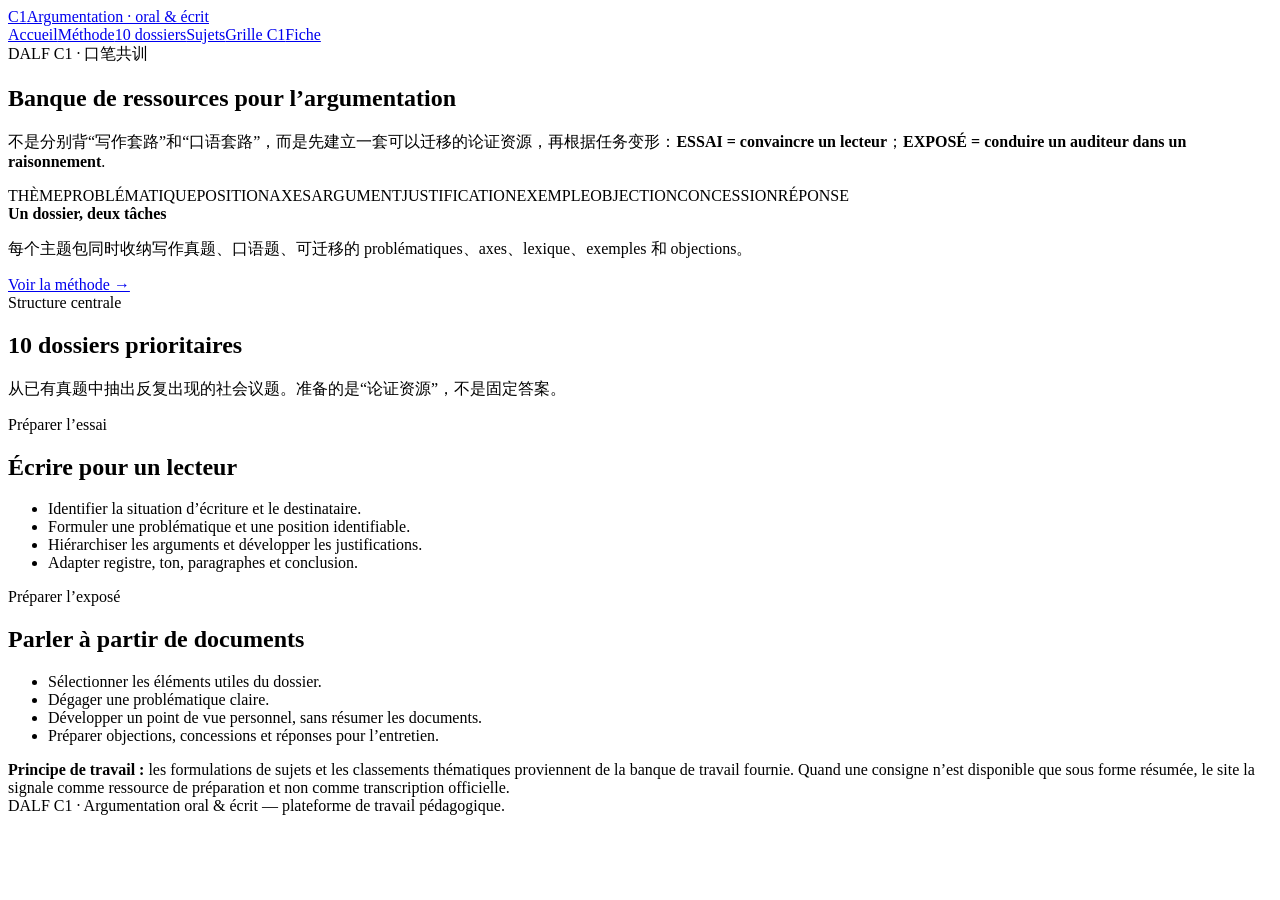
==== index.html @ a48415e9 "Add homepage" ====
<!doctype html>
<html lang="fr">
<head>
<meta charset="utf-8"><meta name="viewport" content="width=device-width,initial-scale=1">
<title>DALF C1 — Argumentation oral & écrit</title>
<meta name="description" content="Banque de ressources pour préparer ensemble l'essai argumenté et l'exposé du DALF C1.">
<link rel="stylesheet" href="assets/style.css">
</head>
<body>
<header class="topbar"><div class="container nav">
<a class="brand" href="index.html"><span class="brand-mark">C1</span><span>Argumentation · oral & écrit</span></a>
<nav class="nav-links"><a href="index.html">Accueil</a><a href="methode.html">Méthode</a><a href="dossiers.html">10 dossiers</a><a href="sujets.html">Sujets</a><a href="grille.html">Grille C1</a><a href="fiche.html">Fiche</a></nav>
</div></header>
<main>
<section class="hero"><div class="container hero-grid">
<div><span class="eyebrow">DALF C1 · 口笔共训</span><h1>Banque de ressources pour l’argumentation</h1>
<p class="lede">不是分别背“写作套路”和“口语套路”，而是先建立一套可以迁移的论证资源，再根据任务变形：<strong>ESSAI = convaincre un lecteur</strong>；<strong>EXPOSÉ = conduire un auditeur dans un raisonnement</strong>.</p>
<div class="chain"><span>THÈME</span><span>PROBLÉMATIQUE</span><span>POSITION</span><span>AXES</span><span>ARGUMENT</span><span>JUSTIFICATION</span><span>EXEMPLE</span><span>OBJECTION</span><span>CONCESSION</span><span>RÉPONSE</span></div>
</div>
<aside class="hero-note"><strong>Un dossier, deux tâches</strong><p>每个主题包同时收纳写作真题、口语题、可迁移的 problématiques、axes、lexique、exemples 和 objections。</p><a class="arrow-link" href="methode.html">Voir la méthode →</a></aside>
</div></section>
<section class="section"><div class="container"><div class="section-intro"><div><div class="kicker">Structure centrale</div><h2>10 dossiers prioritaires</h2></div><p>从已有真题中抽出反复出现的社会议题。准备的是“论证资源”，不是固定答案。</p></div><div class="grid" id="home-dossiers"></div></div></section>
<section class="section alt"><div class="container two-col">
<div class="panel"><div class="kicker">Préparer l’essai</div><h2>Écrire pour un lecteur</h2><ul class="list-clean"><li>Identifier la situation d’écriture et le destinataire.</li><li>Formuler une problématique et une position identifiable.</li><li>Hiérarchiser les arguments et développer les justifications.</li><li>Adapter registre, ton, paragraphes et conclusion.</li></ul></div>
<div class="panel"><div class="kicker">Préparer l’exposé</div><h2>Parler à partir de documents</h2><ul class="list-clean"><li>Sélectionner les éléments utiles du dossier.</li><li>Dégager une problématique claire.</li><li>Développer un point de vue personnel, sans résumer les documents.</li><li>Préparer objections, concessions et réponses pour l’entretien.</li></ul></div>
</div></section>
<section class="section"><div class="container"><div class="notice"><strong>Principe de travail :</strong> les formulations de sujets et les classements thématiques proviennent de la banque de travail fournie. Quand une consigne n’est disponible que sous forme résumée, le site la signale comme ressource de préparation et non comme transcription officielle.</div></div></section>
</main>
<footer class="footer"><div class="container">DALF C1 · Argumentation oral & écrit — plateforme de travail pédagogique.</div></footer>
<script src="data/data-core.js"></script><script src="data/oral-1.js"></script><script src="data/oral-2.js"></script><script src="data/oral-3.js"></script><script src="data/oral-4.js"></script><script src="data/oral-5.js"></script><script src="data/oral-6.js"></script><script src="assets/app.js"></script>
</body></html>
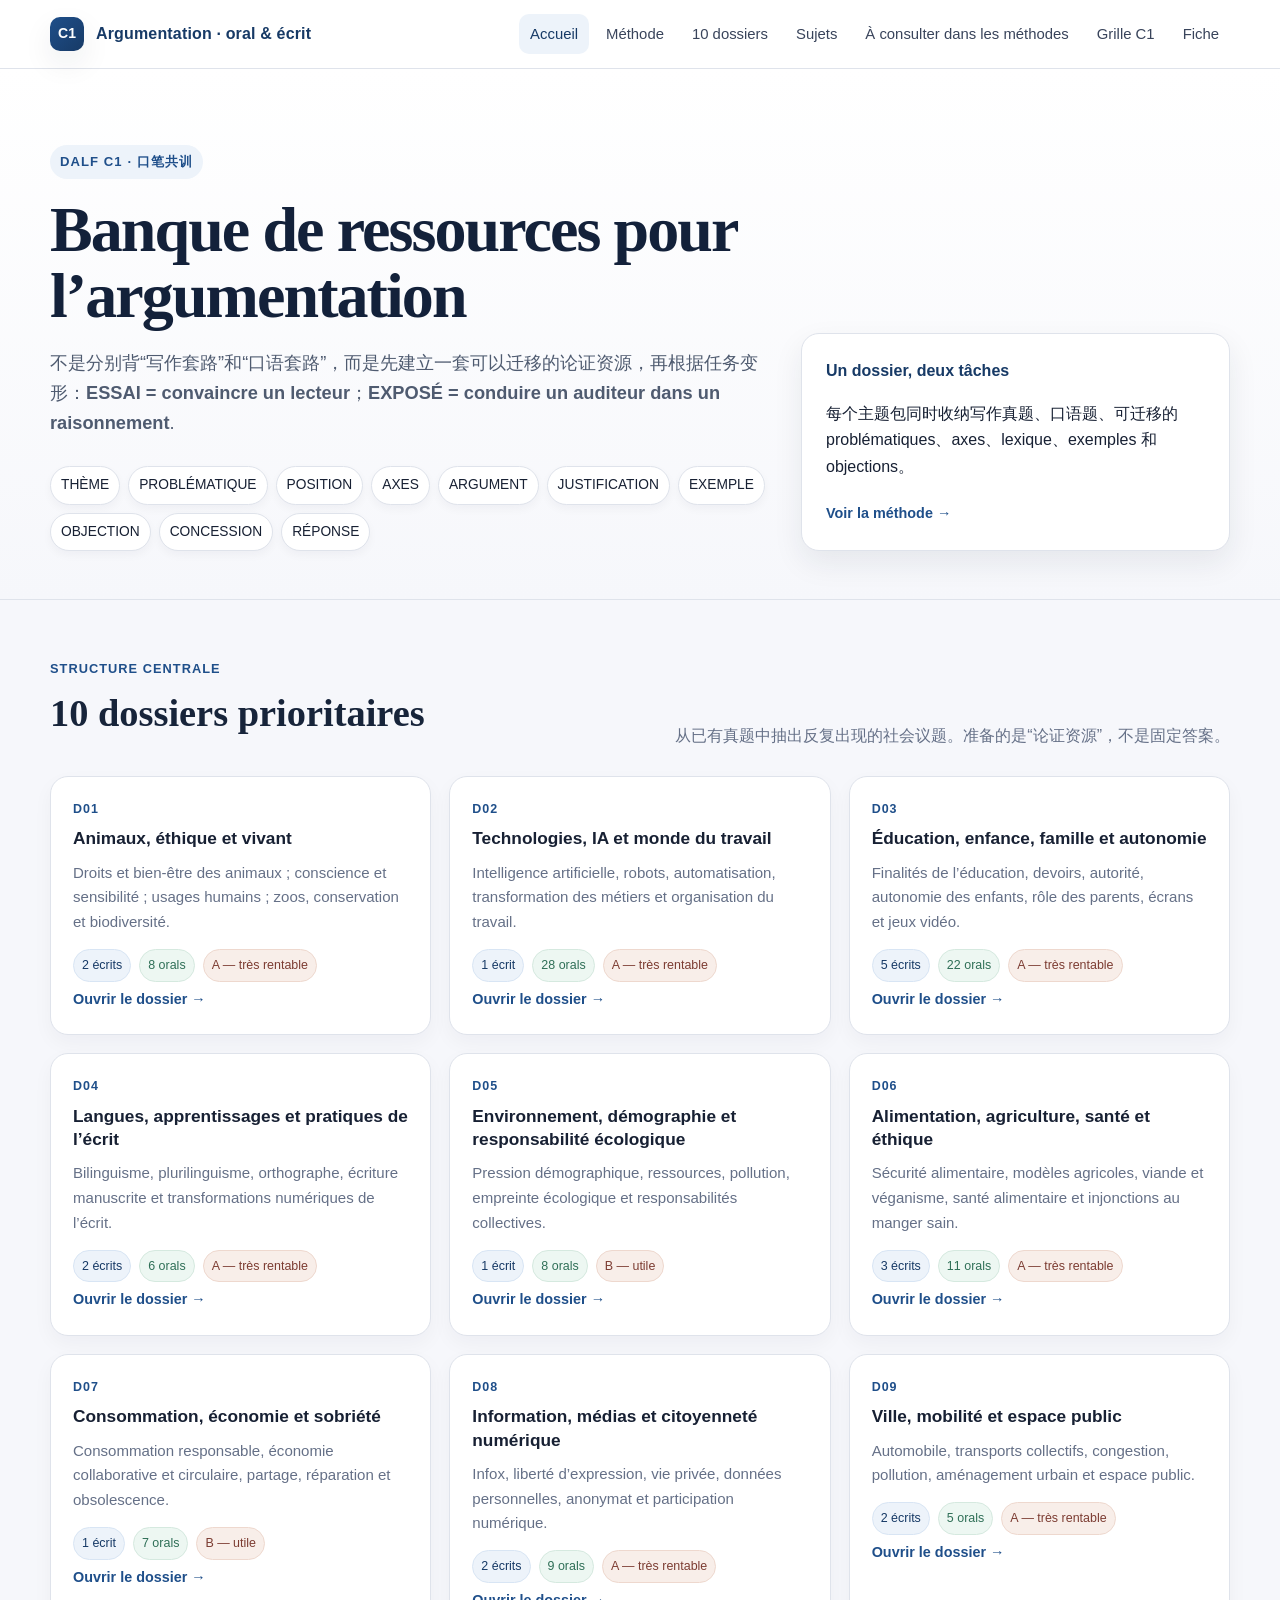
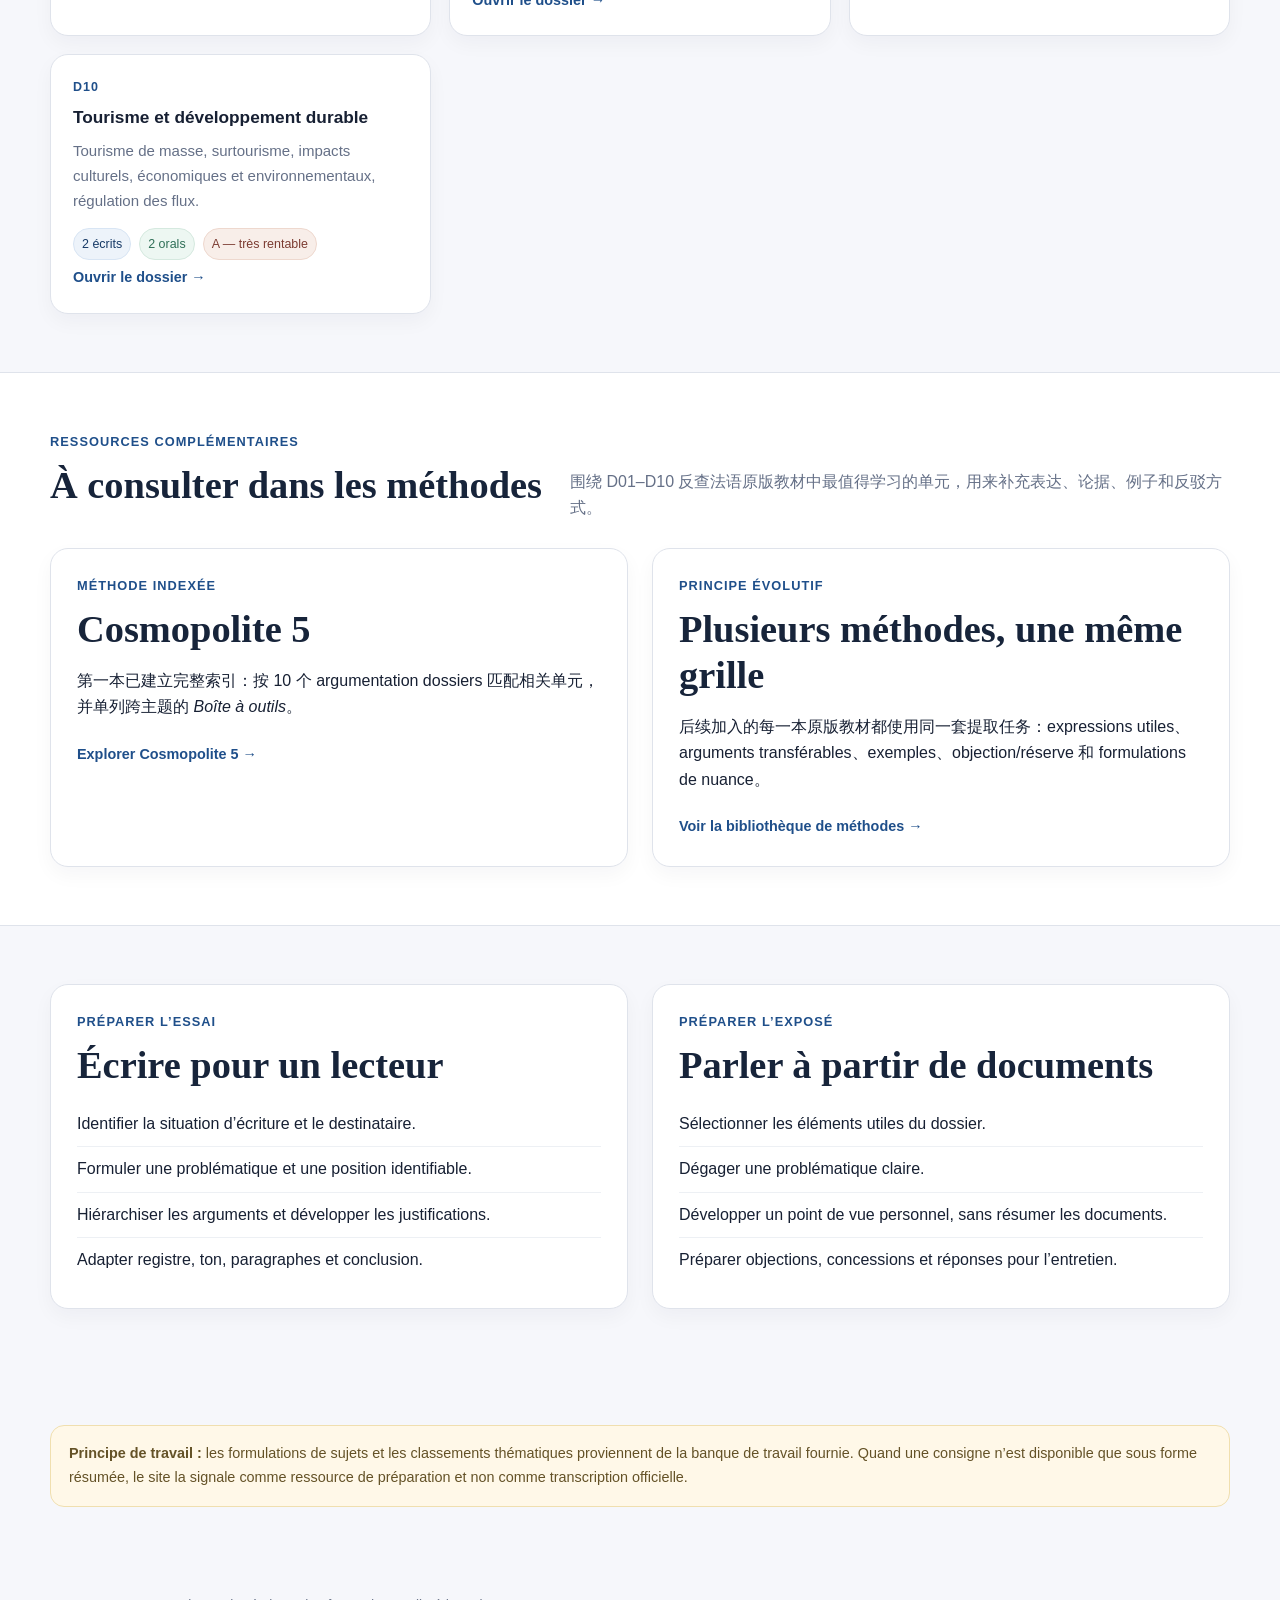
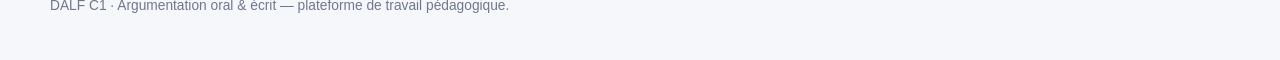
==== commit 4aaf89c9: "Add methods resource section to homepage" ====
--- a/index.html
+++ b/index.html
@@ -9,7 +9,7 @@
 <body>
 <header class="topbar"><div class="container nav">
 <a class="brand" href="index.html"><span class="brand-mark">C1</span><span>Argumentation · oral & écrit</span></a>
-<nav class="nav-links"><a href="index.html">Accueil</a><a href="methode.html">Méthode</a><a href="dossiers.html">10 dossiers</a><a href="sujets.html">Sujets</a><a href="grille.html">Grille C1</a><a href="fiche.html">Fiche</a></nav>
+<nav class="nav-links"><a href="index.html">Accueil</a><a href="methode.html">Méthode</a><a href="dossiers.html">10 dossiers</a><a href="sujets.html">Sujets</a><a href="methodes.html">À consulter dans les méthodes</a><a href="grille.html">Grille C1</a><a href="fiche.html">Fiche</a></nav>
 </div></header>
 <main>
 <section class="hero"><div class="container hero-grid">
@@ -20,7 +20,8 @@
 <aside class="hero-note"><strong>Un dossier, deux tâches</strong><p>每个主题包同时收纳写作真题、口语题、可迁移的 problématiques、axes、lexique、exemples 和 objections。</p><a class="arrow-link" href="methode.html">Voir la méthode →</a></aside>
 </div></section>
 <section class="section"><div class="container"><div class="section-intro"><div><div class="kicker">Structure centrale</div><h2>10 dossiers prioritaires</h2></div><p>从已有真题中抽出反复出现的社会议题。准备的是“论证资源”，不是固定答案。</p></div><div class="grid" id="home-dossiers"></div></div></section>
-<section class="section alt"><div class="container two-col">
+<section class="section alt"><div class="container"><div class="section-intro"><div><div class="kicker">Ressources complémentaires</div><h2>À consulter dans les méthodes</h2></div><p>围绕 D01–D10 反查法语原版教材中最值得学习的单元，用来补充表达、论据、例子和反驳方式。</p></div><div class="two-col"><div class="panel"><div class="kicker">Méthode indexée</div><h2>Cosmopolite 5</h2><p>第一本已建立完整索引：按 10 个 argumentation dossiers 匹配相关单元，并单列跨主题的 <em>Boîte à outils</em>。</p><a class="arrow-link" href="methode-livre.html?id=cosmopolite5">Explorer Cosmopolite 5 →</a></div><div class="panel"><div class="kicker">Principe évolutif</div><h2>Plusieurs méthodes, une même grille</h2><p>后续加入的每一本原版教材都使用同一套提取任务：expressions utiles、arguments transférables、exemples、objection/réserve 和 formulations de nuance。</p><a class="arrow-link" href="methodes.html">Voir la bibliothèque de méthodes →</a></div></div></div></section>
+<section class="section"><div class="container two-col">
 <div class="panel"><div class="kicker">Préparer l’essai</div><h2>Écrire pour un lecteur</h2><ul class="list-clean"><li>Identifier la situation d’écriture et le destinataire.</li><li>Formuler une problématique et une position identifiable.</li><li>Hiérarchiser les arguments et développer les justifications.</li><li>Adapter registre, ton, paragraphes et conclusion.</li></ul></div>
 <div class="panel"><div class="kicker">Préparer l’exposé</div><h2>Parler à partir de documents</h2><ul class="list-clean"><li>Sélectionner les éléments utiles du dossier.</li><li>Dégager une problématique claire.</li><li>Développer un point de vue personnel, sans résumer les documents.</li><li>Préparer objections, concessions et réponses pour l’entretien.</li></ul></div>
 </div></section>
--- a/assets/style.css
+++ b/assets/style.css
@@ -0,0 +1 @@
+:root{--ink:#172033;--muted:#657087;--paper:#f6f7fb;--card:#ffffff;--line:#dfe3eb;--brand:#1f4f8a;--brand-2:#173a66;--accent:#b84a3b;--soft:#edf3fa;--soft-2:#f8eee9;--green:#2f6f57;--shadow:0 12px 30px rgba(23,32,51,.08);--radius:18px}*{box-sizing:border-box}html{scroll-behavior:smooth}body{margin:0;background:var(--paper);color:var(--ink);font-family:Inter,"Noto Sans SC","PingFang SC","Microsoft YaHei",Arial,sans-serif;line-height:1.65}a{color:inherit;text-decoration:none}button,input,select{font:inherit}.container{width:min(1180px,calc(100% - 40px));margin:0 auto}.topbar{position:sticky;top:0;z-index:20;background:rgba(255,255,255,.96);backdrop-filter:blur(10px);border-bottom:1px solid var(--line)}.nav{min-height:68px;display:flex;align-items:center;gap:24px}.brand{display:flex;align-items:center;gap:12px;font-weight:800;color:var(--brand-2);letter-spacing:.01em;white-space:nowrap}.brand-mark{width:34px;height:34px;border-radius:10px;background:linear-gradient(135deg,var(--brand),var(--brand-2));color:#fff;display:grid;place-items:center;font-size:14px;box-shadow:var(--shadow)}.nav-links{margin-left:auto;display:flex;gap:6px;flex-wrap:wrap}.nav-links a{padding:8px 11px;border-radius:10px;color:#39445b;font-size:.93rem}.nav-links a:hover,.nav-links a.active{background:var(--soft);color:var(--brand-2)}.hero{padding:76px 0 48px;background:linear-gradient(180deg,#fff 0%,#f6f7fb 100%);border-bottom:1px solid var(--line)}.eyebrow{display:inline-flex;gap:8px;align-items:center;padding:6px 10px;border-radius:999px;background:var(--soft);color:var(--brand);font-size:.82rem;font-weight:700;text-transform:uppercase;letter-spacing:.08em}h1{font-family:Georgia,"Times New Roman","Noto Serif SC",serif;font-size:clamp(2.35rem,5vw,4.6rem);line-height:1.04;margin:18px 0 18px;letter-spacing:-.03em;color:#13213a}h2{font-family:Georgia,"Times New Roman","Noto Serif SC",serif;font-size:clamp(1.65rem,3vw,2.45rem);line-height:1.2;margin:0 0 14px;color:#17243a}h3{font-size:1.08rem;line-height:1.35;margin:0 0 10px}.lede{max-width:820px;font-size:1.14rem;color:#4f5b70;margin:0 0 28px}.hero-grid{display:grid;grid-template-columns:1.25fr .75fr;gap:36px;align-items:end}.hero-note{background:#fff;border:1px solid var(--line);border-radius:var(--radius);padding:24px;box-shadow:var(--shadow)}.hero-note strong{display:block;margin-bottom:8px;color:var(--brand-2)}.chain{display:flex;flex-wrap:wrap;gap:8px;margin-top:18px}.chain span{background:#fff;border:1px solid var(--line);border-radius:999px;padding:7px 10px;font-size:.86rem;box-shadow:0 4px 10px rgba(23,32,51,.04)}.section{padding:58px 0}.section.alt{background:#fff;border-top:1px solid var(--line);border-bottom:1px solid var(--line)}.section-intro{display:flex;align-items:end;justify-content:space-between;gap:28px;margin-bottom:26px}.section-intro p{max-width:660px;color:var(--muted);margin:0}.grid{display:grid;grid-template-columns:repeat(3,minmax(0,1fr));gap:18px}.card{background:var(--card);border:1px solid var(--line);border-radius:var(--radius);padding:22px;box-shadow:0 8px 20px rgba(23,32,51,.04);transition:.18s ease}.card:hover{transform:translateY(-2px);box-shadow:var(--shadow);border-color:#cbd4e2}.card-id{font-size:.78rem;font-weight:800;color:var(--brand);letter-spacing:.08em;margin-bottom:8px}.card p{color:var(--muted);font-size:.94rem;margin:0 0 14px}.meta-row{display:flex;flex-wrap:wrap;gap:8px;margin-top:14px}.tag{font-size:.78rem;padding:5px 8px;border-radius:999px;background:var(--soft);color:var(--brand-2);border:1px solid #d8e5f4}.tag.warm{background:var(--soft-2);color:#7c3c32;border-color:#eed8ce}.tag.green{background:#edf7f2;color:var(--green);border-color:#d5e9df}.arrow-link{display:inline-flex;gap:7px;align-items:center;color:var(--brand);font-weight:700;font-size:.9rem;margin-top:6px}.two-col{display:grid;grid-template-columns:1fr 1fr;gap:24px}.panel{background:#fff;border:1px solid var(--line);border-radius:var(--radius);padding:26px;box-shadow:0 8px 20px rgba(23,32,51,.04)}.panel h3{color:var(--brand-2)}.list-clean{list-style:none;padding:0;margin:0}.list-clean li{padding:9px 0;border-bottom:1px solid #edf0f4}.list-clean li:last-child{border-bottom:none}.kicker{font-size:.8rem;text-transform:uppercase;letter-spacing:.08em;font-weight:800;color:var(--brand);margin-bottom:10px}.page-head{padding:52px 0 30px;background:#fff;border-bottom:1px solid var(--line)}.page-head h1{font-size:clamp(2.15rem,4vw,3.6rem)}.breadcrumb{font-size:.86rem;color:var(--muted);margin-bottom:12px}.detail-grid{display:grid;grid-template-columns:minmax(0,1fr) 320px;gap:26px;align-items:start}.sidebar{position:sticky;top:92px}.side-menu{background:#fff;border:1px solid var(--line);border-radius:16px;padding:14px}.side-menu a{display:block;padding:9px 10px;border-radius:9px;color:#46526a;font-size:.9rem}.side-menu a:hover{background:var(--soft);color:var(--brand-2)}.block{background:#fff;border:1px solid var(--line);border-radius:18px;padding:25px;margin-bottom:18px}.block h2{font-size:1.55rem}.block h3{margin-top:18px}.quote{border-left:4px solid var(--accent);background:#fff8f5;padding:16px 18px;border-radius:0 12px 12px 0;color:#5b403b}.tension-list{display:flex;flex-wrap:wrap;gap:9px}.tension{padding:8px 10px;border-radius:10px;background:#f2f5fa;border:1px solid #e1e6ee;font-size:.9rem}.numbered{counter-reset:item;list-style:none;padding:0;margin:0}.numbered li{counter-increment:item;display:grid;grid-template-columns:30px 1fr;gap:10px;padding:10px 0;border-bottom:1px solid #edf0f4}.numbered li:before{content:counter(item);width:25px;height:25px;border-radius:50%;display:grid;place-items:center;background:var(--soft);color:var(--brand);font-weight:800;font-size:.8rem}.numbered li:last-child{border-bottom:none}.filters{display:grid;grid-template-columns:1.1fr .8fr .8fr;gap:10px;margin-bottom:20px}.filters input,.filters select{width:100%;border:1px solid var(--line);background:#fff;border-radius:11px;padding:11px 12px;color:var(--ink)}.table-wrap{overflow:auto;background:#fff;border:1px solid var(--line);border-radius:16px}table{width:100%;border-collapse:collapse;min-width:820px}th,td{text-align:left;vertical-align:top;padding:13px 14px;border-bottom:1px solid #e8ecf2;font-size:.9rem}th{position:sticky;top:0;background:#f5f7fb;color:#39445b;font-size:.78rem;text-transform:uppercase;letter-spacing:.05em}tr:last-child td{border-bottom:none}.small{font-size:.84rem;color:var(--muted)}.score-grid{display:grid;grid-template-columns:repeat(5,minmax(0,1fr));gap:12px}.score-card{background:#fff;border:1px solid var(--line);border-radius:15px;padding:18px}.score-card strong{display:block;color:var(--brand-2);margin-bottom:8px}.score-card p{font-size:.88rem;color:var(--muted);margin:0}.task-compare{display:grid;grid-template-columns:1fr 1fr;gap:16px}.task-box{border:1px solid var(--line);background:#fff;border-radius:16px;padding:20px}.task-box .task-title{font-weight:800;color:var(--brand-2);font-size:1.1rem;margin-bottom:10px}.fiche{background:#fff;border:1px solid var(--line);border-radius:18px;padding:28px}.fiche-row{display:grid;grid-template-columns:220px 1fr;border-bottom:1px solid #e9edf2;min-height:52px}.fiche-row:last-child{border-bottom:none}.fiche-label{padding:13px 14px 13px 0;font-weight:700;color:#354056}.fiche-space{padding:13px 0;color:#9aa3b3}.footer{padding:30px 0 42px;color:#6e788c;font-size:.86rem}.notice{background:#fff8e8;border:1px solid #f0dfaf;border-radius:14px;padding:16px 18px;color:#645227;font-size:.9rem}.empty{padding:32px;text-align:center;color:var(--muted)}@media (max-width:980px){.hero-grid,.detail-grid,.two-col,.task-compare{grid-template-columns:1fr}.sidebar{position:static}.grid{grid-template-columns:repeat(2,1fr)}.score-grid{grid-template-columns:repeat(2,1fr)}.nav{align-items:flex-start;padding:12px 0}.nav-links{margin-left:0}.brand{margin-right:auto}.filters{grid-template-columns:1fr}}@media (max-width:680px){.container{width:min(100% - 24px,1180px)}.grid,.score-grid{grid-template-columns:1fr}.hero{padding-top:52px}.nav{flex-wrap:wrap}.nav-links{width:100%;overflow:auto;flex-wrap:nowrap;padding-bottom:4px}.nav-links a{white-space:nowrap}.section{padding:40px 0}.section-intro{display:block}.section-intro p{margin-top:8px}.fiche-row{grid-template-columns:1fr}.fiche-label{padding-bottom:2px}.fiche-space{min-height:56px}}@media print{.topbar,.footer,.no-print,.sidebar{display:none!important}body{background:#fff}.container{width:100%;max-width:none}.section,.page-head{padding:16px 0}.fiche,.block{box-shadow:none;border-color:#bbb}}
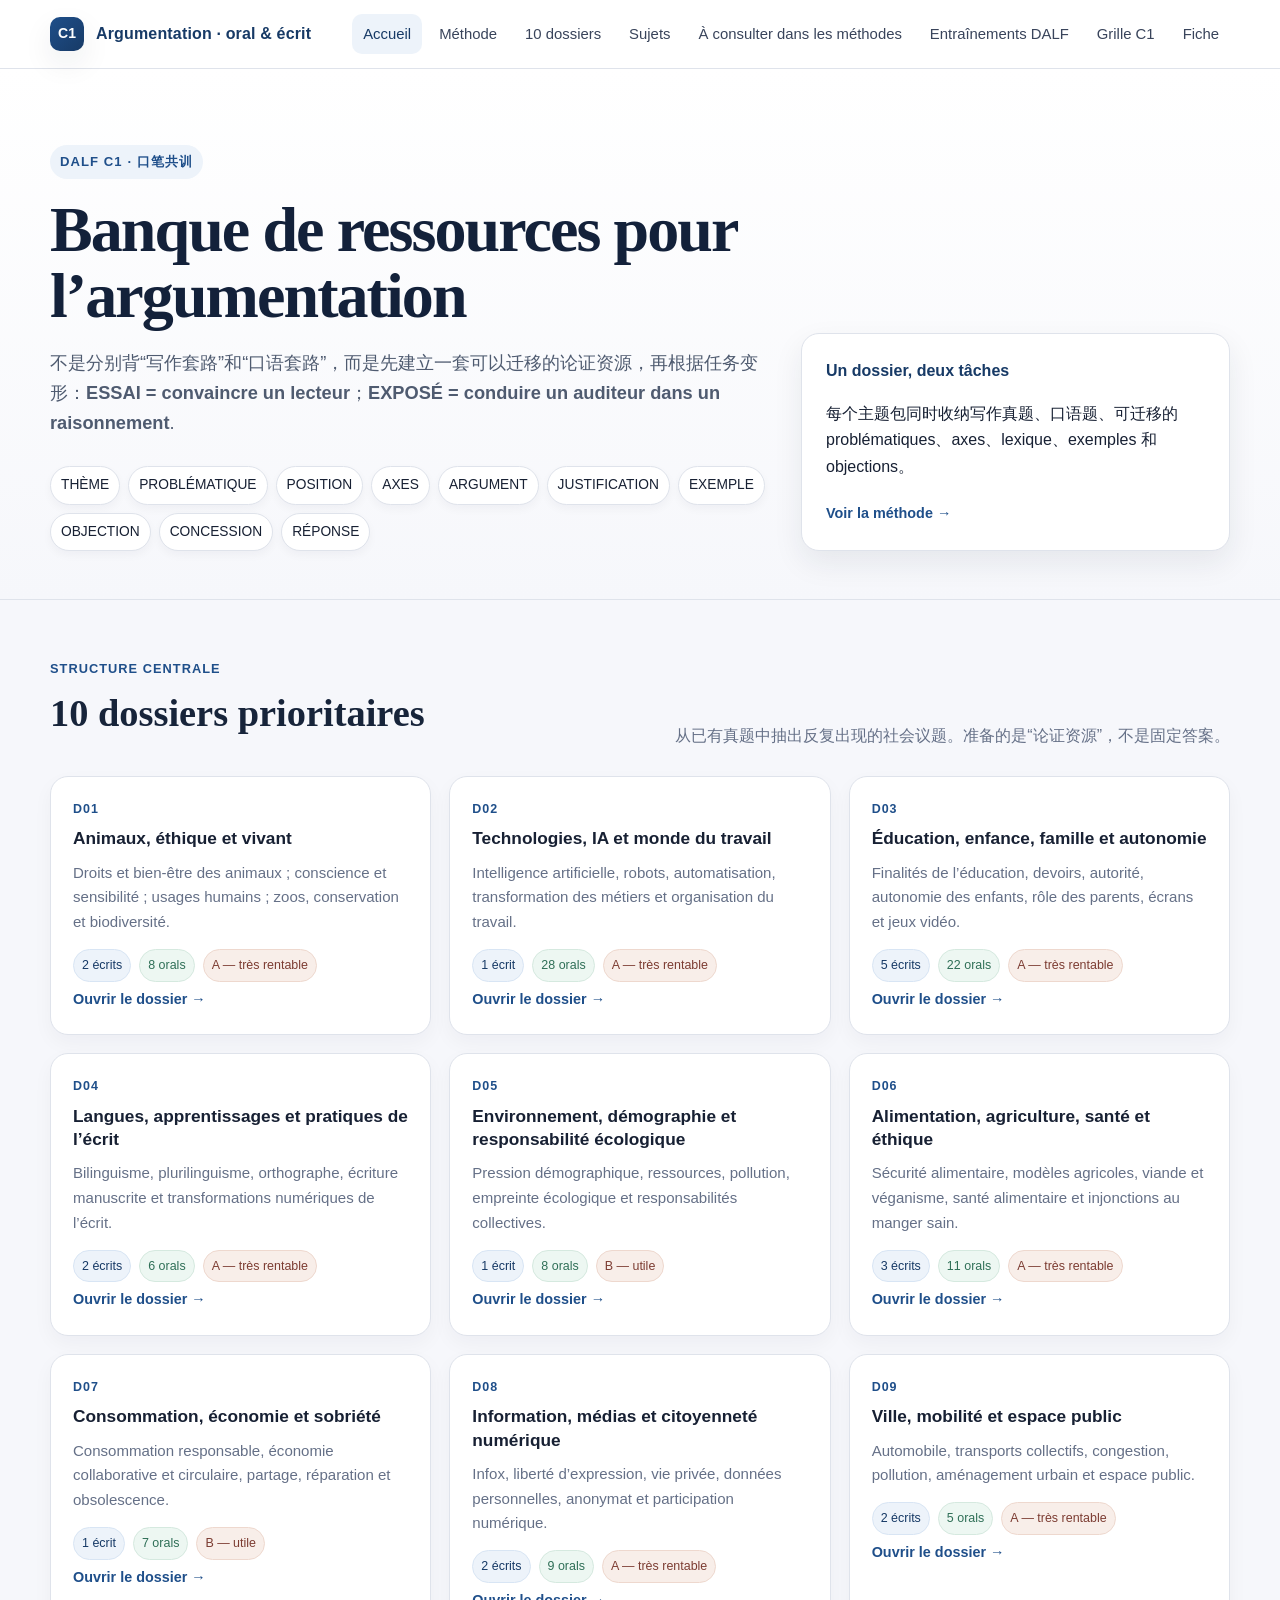
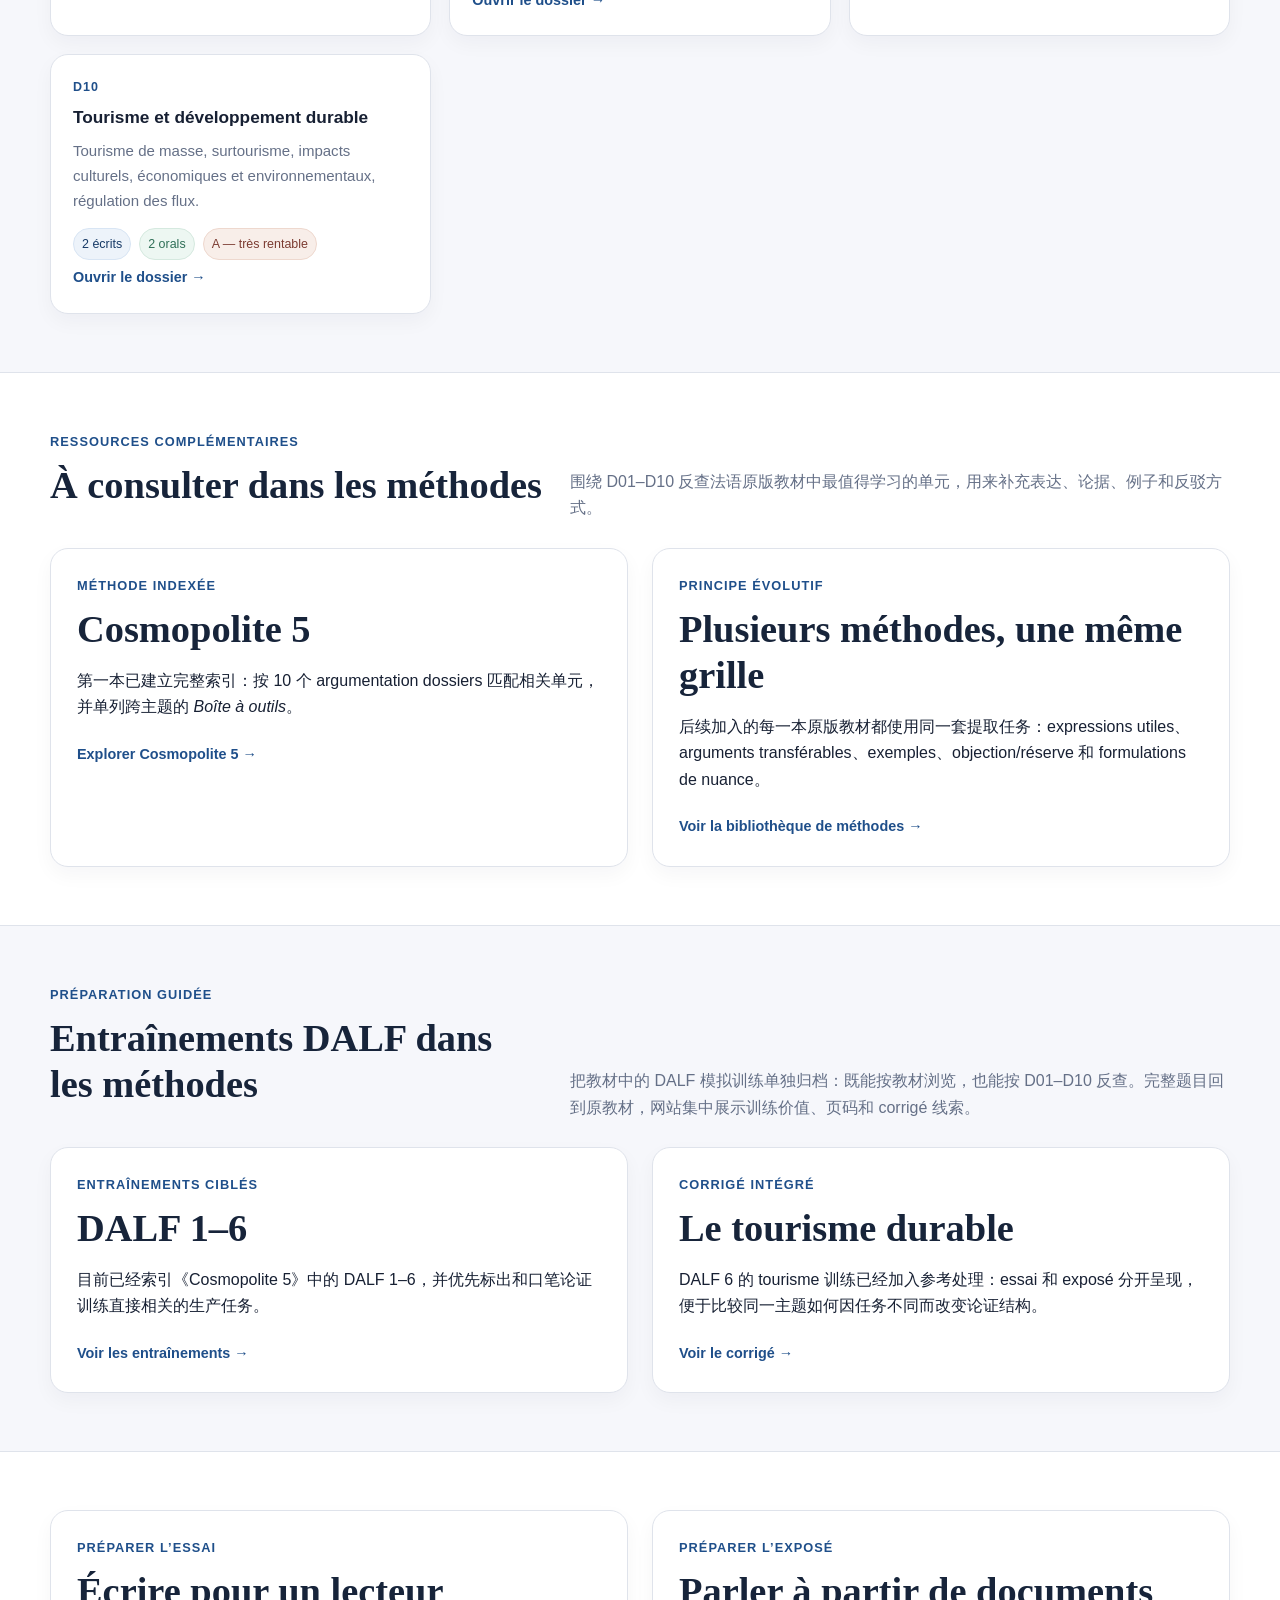
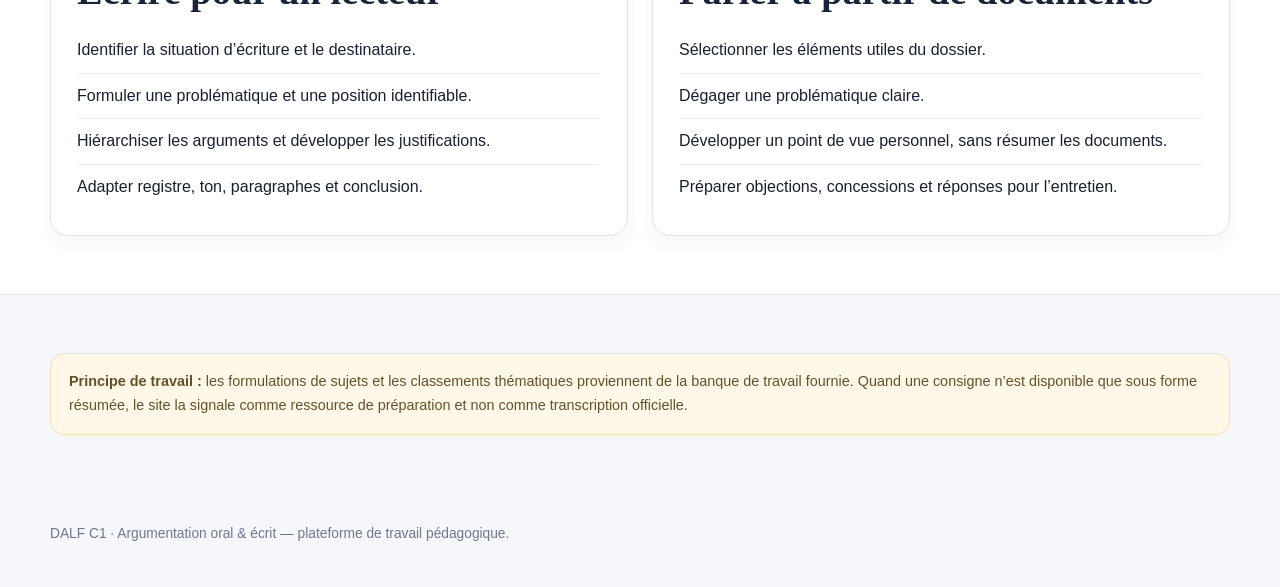
==== commit 46834b3d: "Add DALF training section to homepage" ====
--- a/index.html
+++ b/index.html
@@ -9,7 +9,7 @@
 <body>
 <header class="topbar"><div class="container nav">
 <a class="brand" href="index.html"><span class="brand-mark">C1</span><span>Argumentation · oral & écrit</span></a>
-<nav class="nav-links"><a href="index.html">Accueil</a><a href="methode.html">Méthode</a><a href="dossiers.html">10 dossiers</a><a href="sujets.html">Sujets</a><a href="methodes.html">À consulter dans les méthodes</a><a href="grille.html">Grille C1</a><a href="fiche.html">Fiche</a></nav>
+<nav class="nav-links"><a href="index.html">Accueil</a><a href="methode.html">Méthode</a><a href="dossiers.html">10 dossiers</a><a href="sujets.html">Sujets</a><a href="methodes.html">À consulter dans les méthodes</a><a href="entrainements.html">Entraînements DALF</a><a href="grille.html">Grille C1</a><a href="fiche.html">Fiche</a></nav>
 </div></header>
 <main>
 <section class="hero"><div class="container hero-grid">
@@ -21,7 +21,8 @@
 </div></section>
 <section class="section"><div class="container"><div class="section-intro"><div><div class="kicker">Structure centrale</div><h2>10 dossiers prioritaires</h2></div><p>从已有真题中抽出反复出现的社会议题。准备的是“论证资源”，不是固定答案。</p></div><div class="grid" id="home-dossiers"></div></div></section>
 <section class="section alt"><div class="container"><div class="section-intro"><div><div class="kicker">Ressources complémentaires</div><h2>À consulter dans les méthodes</h2></div><p>围绕 D01–D10 反查法语原版教材中最值得学习的单元，用来补充表达、论据、例子和反驳方式。</p></div><div class="two-col"><div class="panel"><div class="kicker">Méthode indexée</div><h2>Cosmopolite 5</h2><p>第一本已建立完整索引：按 10 个 argumentation dossiers 匹配相关单元，并单列跨主题的 <em>Boîte à outils</em>。</p><a class="arrow-link" href="methode-livre.html?id=cosmopolite5">Explorer Cosmopolite 5 →</a></div><div class="panel"><div class="kicker">Principe évolutif</div><h2>Plusieurs méthodes, une même grille</h2><p>后续加入的每一本原版教材都使用同一套提取任务：expressions utiles、arguments transférables、exemples、objection/réserve 和 formulations de nuance。</p><a class="arrow-link" href="methodes.html">Voir la bibliothèque de méthodes →</a></div></div></div></section>
-<section class="section"><div class="container two-col">
+<section class="section"><div class="container"><div class="section-intro"><div><div class="kicker">Préparation guidée</div><h2>Entraînements DALF dans les méthodes</h2></div><p>把教材中的 DALF 模拟训练单独归档：既能按教材浏览，也能按 D01–D10 反查。完整题目回到原教材，网站集中展示训练价值、页码和 corrigé 线索。</p></div><div class="two-col"><div class="panel"><div class="kicker">Entraînements ciblés</div><h2>DALF 1–6</h2><p>目前已经索引《Cosmopolite 5》中的 DALF 1–6，并优先标出和口笔论证训练直接相关的生产任务。</p><a class="arrow-link" href="entrainements.html">Voir les entraînements →</a></div><div class="panel"><div class="kicker">Corrigé intégré</div><h2>Le tourisme durable</h2><p>DALF 6 的 tourisme 训练已经加入参考处理：essai 和 exposé 分开呈现，便于比较同一主题如何因任务不同而改变论证结构。</p><a class="arrow-link" href="entrainement.html?id=c5-dalf6-tourisme">Voir le corrigé →</a></div></div></div></section>
+<section class="section alt"><div class="container two-col">
 <div class="panel"><div class="kicker">Préparer l’essai</div><h2>Écrire pour un lecteur</h2><ul class="list-clean"><li>Identifier la situation d’écriture et le destinataire.</li><li>Formuler une problématique et une position identifiable.</li><li>Hiérarchiser les arguments et développer les justifications.</li><li>Adapter registre, ton, paragraphes et conclusion.</li></ul></div>
 <div class="panel"><div class="kicker">Préparer l’exposé</div><h2>Parler à partir de documents</h2><ul class="list-clean"><li>Sélectionner les éléments utiles du dossier.</li><li>Dégager une problématique claire.</li><li>Développer un point de vue personnel, sans résumer les documents.</li><li>Préparer objections, concessions et réponses pour l’entretien.</li></ul></div>
 </div></section>
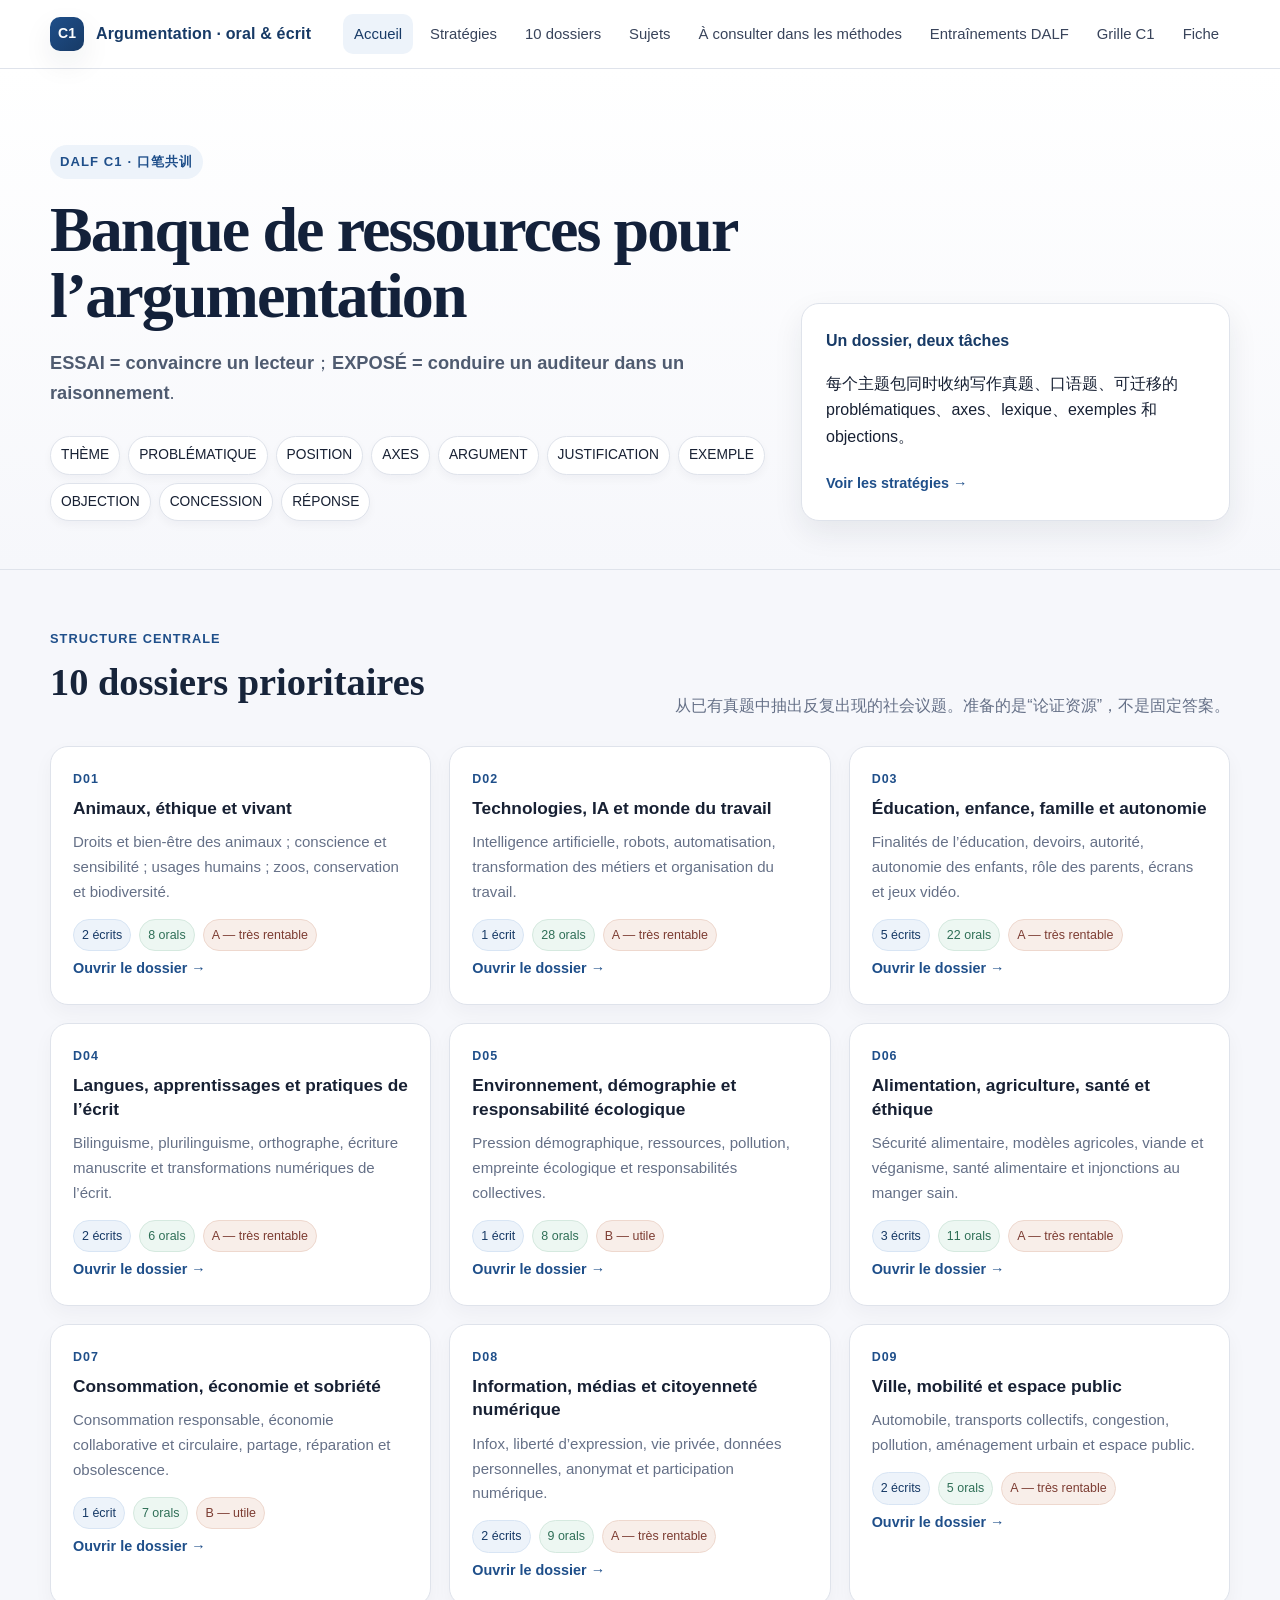
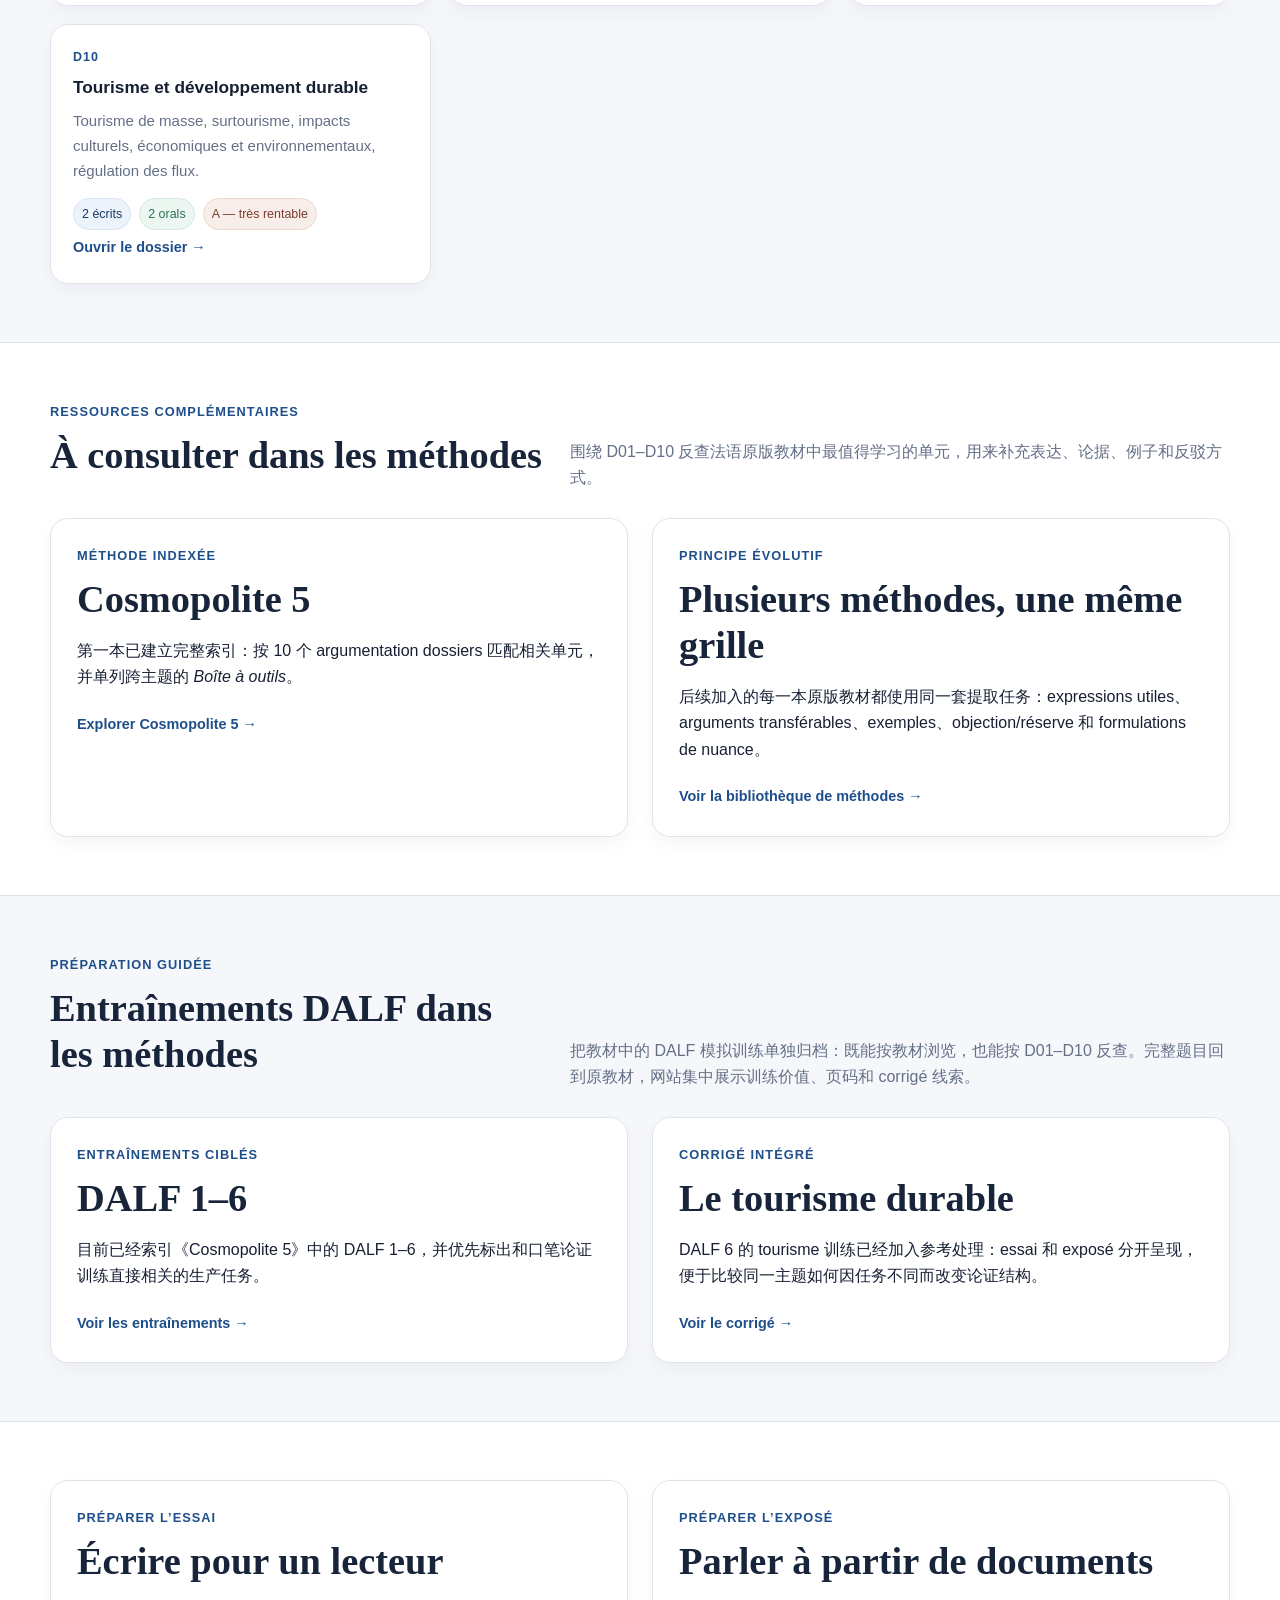
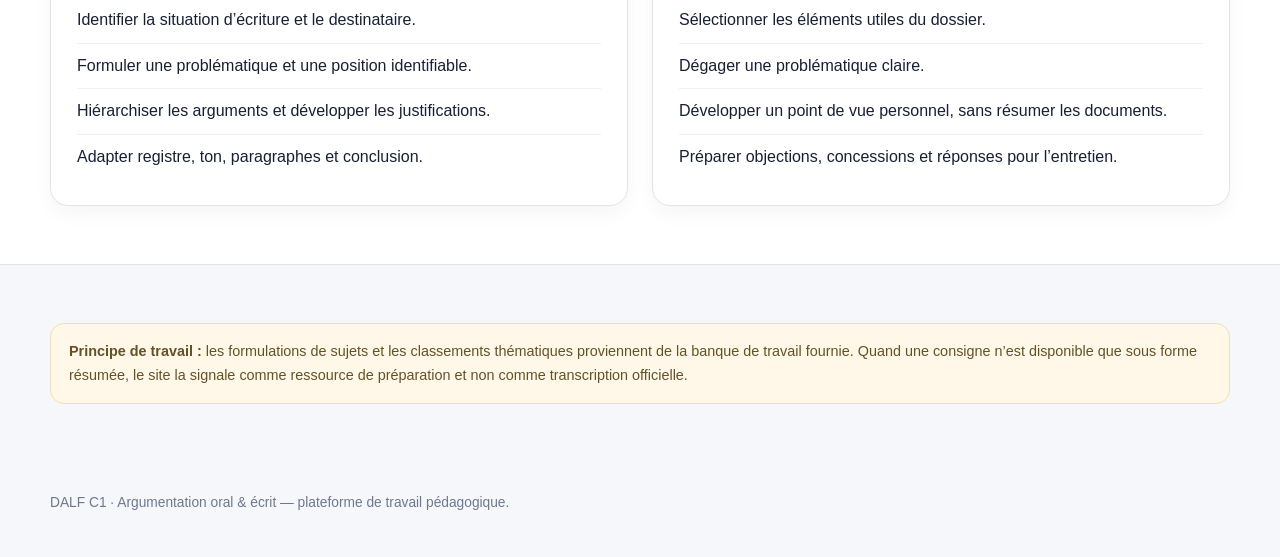
==== commit 9ddcb589: "Rename Méthode navigation to Stratégies and simplify homepage intro" ====
--- a/index.html
+++ b/index.html
@@ -9,15 +9,15 @@
 <body>
 <header class="topbar"><div class="container nav">
 <a class="brand" href="index.html"><span class="brand-mark">C1</span><span>Argumentation · oral & écrit</span></a>
-<nav class="nav-links"><a href="index.html">Accueil</a><a href="methode.html">Méthode</a><a href="dossiers.html">10 dossiers</a><a href="sujets.html">Sujets</a><a href="methodes.html">À consulter dans les méthodes</a><a href="entrainements.html">Entraînements DALF</a><a href="grille.html">Grille C1</a><a href="fiche.html">Fiche</a></nav>
+<nav class="nav-links"><a href="index.html">Accueil</a><a href="methode.html">Stratégies</a><a href="dossiers.html">10 dossiers</a><a href="sujets.html">Sujets</a><a href="methodes.html">À consulter dans les méthodes</a><a href="entrainements.html">Entraînements DALF</a><a href="grille.html">Grille C1</a><a href="fiche.html">Fiche</a></nav>
 </div></header>
 <main>
 <section class="hero"><div class="container hero-grid">
 <div><span class="eyebrow">DALF C1 · 口笔共训</span><h1>Banque de ressources pour l’argumentation</h1>
-<p class="lede">不是分别背“写作套路”和“口语套路”，而是先建立一套可以迁移的论证资源，再根据任务变形：<strong>ESSAI = convaincre un lecteur</strong>；<strong>EXPOSÉ = conduire un auditeur dans un raisonnement</strong>.</p>
+<p class="lede"><strong>ESSAI = convaincre un lecteur</strong>；<strong>EXPOSÉ = conduire un auditeur dans un raisonnement</strong>.</p>
 <div class="chain"><span>THÈME</span><span>PROBLÉMATIQUE</span><span>POSITION</span><span>AXES</span><span>ARGUMENT</span><span>JUSTIFICATION</span><span>EXEMPLE</span><span>OBJECTION</span><span>CONCESSION</span><span>RÉPONSE</span></div>
 </div>
-<aside class="hero-note"><strong>Un dossier, deux tâches</strong><p>每个主题包同时收纳写作真题、口语题、可迁移的 problématiques、axes、lexique、exemples 和 objections。</p><a class="arrow-link" href="methode.html">Voir la méthode →</a></aside>
+<aside class="hero-note"><strong>Un dossier, deux tâches</strong><p>每个主题包同时收纳写作真题、口语题、可迁移的 problématiques、axes、lexique、exemples 和 objections。</p><a class="arrow-link" href="methode.html">Voir les stratégies →</a></aside>
 </div></section>
 <section class="section"><div class="container"><div class="section-intro"><div><div class="kicker">Structure centrale</div><h2>10 dossiers prioritaires</h2></div><p>从已有真题中抽出反复出现的社会议题。准备的是“论证资源”，不是固定答案。</p></div><div class="grid" id="home-dossiers"></div></div></section>
 <section class="section alt"><div class="container"><div class="section-intro"><div><div class="kicker">Ressources complémentaires</div><h2>À consulter dans les méthodes</h2></div><p>围绕 D01–D10 反查法语原版教材中最值得学习的单元，用来补充表达、论据、例子和反驳方式。</p></div><div class="two-col"><div class="panel"><div class="kicker">Méthode indexée</div><h2>Cosmopolite 5</h2><p>第一本已建立完整索引：按 10 个 argumentation dossiers 匹配相关单元，并单列跨主题的 <em>Boîte à outils</em>。</p><a class="arrow-link" href="methode-livre.html?id=cosmopolite5">Explorer Cosmopolite 5 →</a></div><div class="panel"><div class="kicker">Principe évolutif</div><h2>Plusieurs méthodes, une même grille</h2><p>后续加入的每一本原版教材都使用同一套提取任务：expressions utiles、arguments transférables、exemples、objection/réserve 和 formulations de nuance。</p><a class="arrow-link" href="methodes.html">Voir la bibliothèque de méthodes →</a></div></div></div></section>
